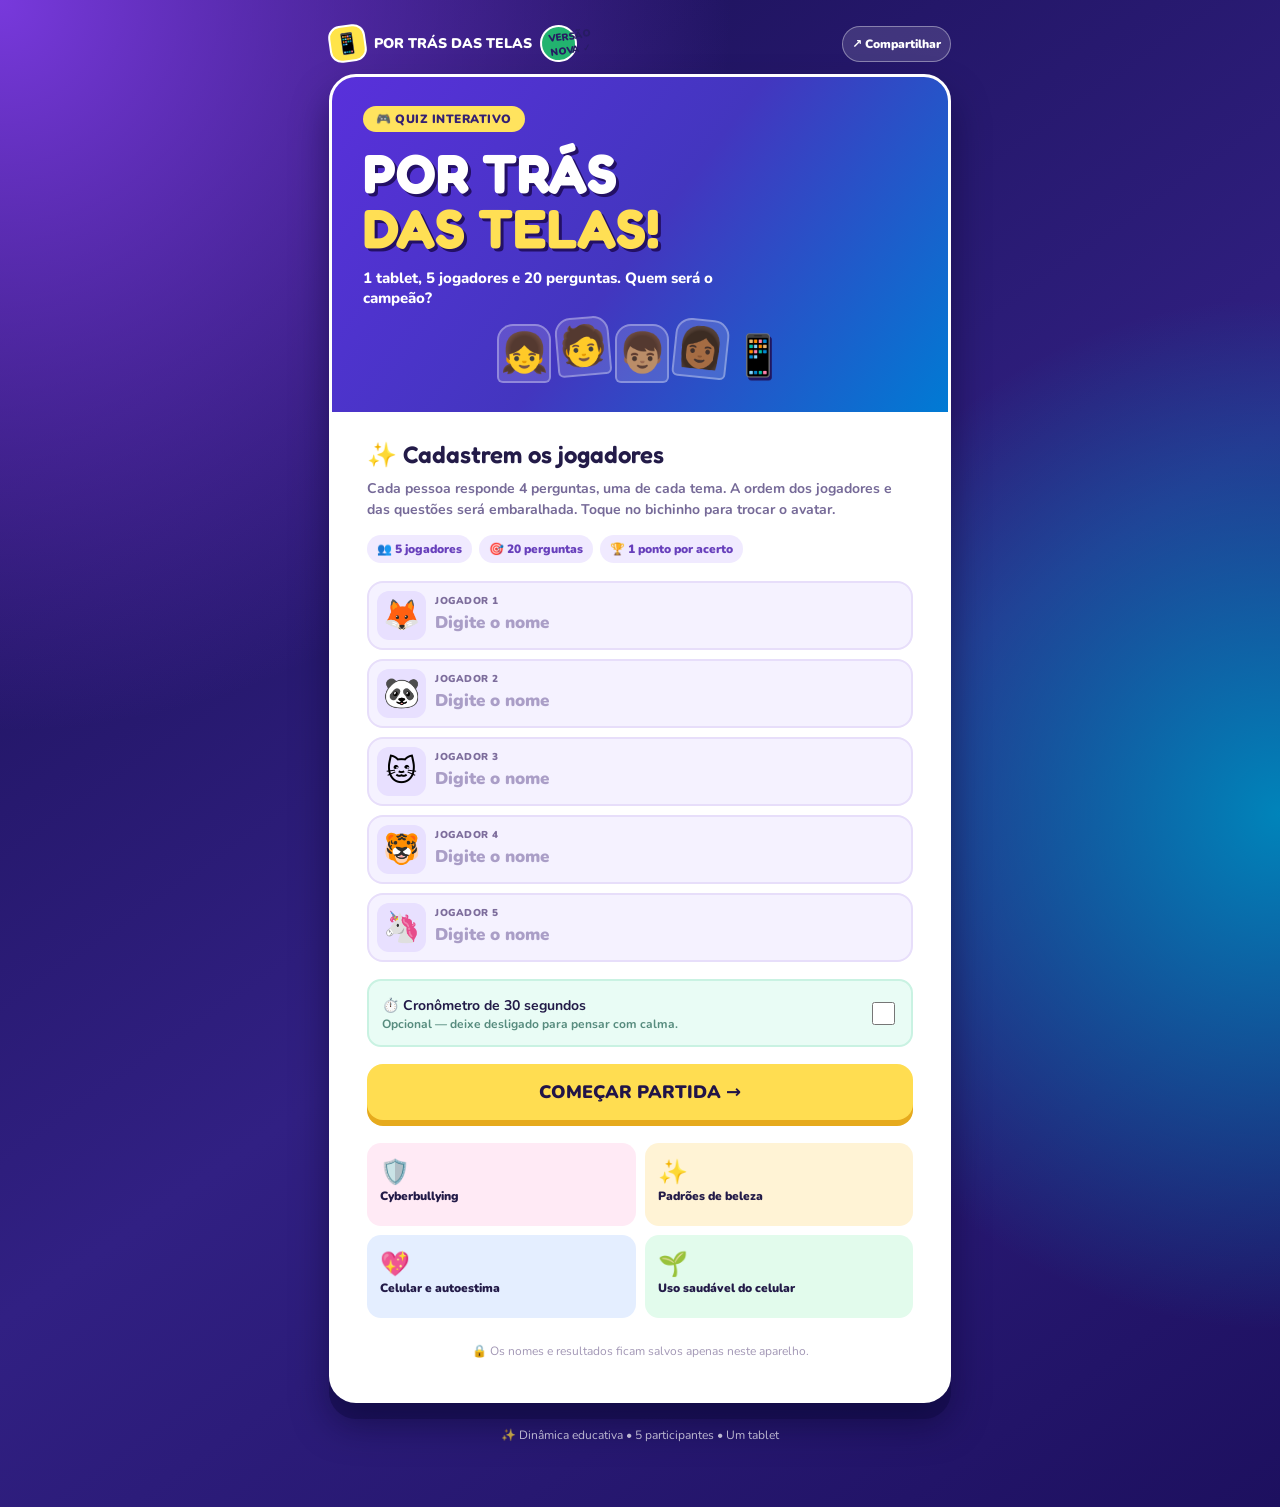
==== quiz-telas-atualizado/index.html @ b94f103b "Publicar quiz atualizado em endereço novo sem cache antigo" ====
<!doctype html>
<html lang="pt-BR"><head><meta charset="utf-8"><meta name="viewport" content="width=device-width,initial-scale=1,viewport-fit=cover"><meta name="theme-color" content="#22115e"><meta name="description" content="Quiz Por Trás das Telas: cinco jogadores, um tablet, 20 perguntas e 4 temas."><title>Por Trás das Telas | Quiz</title>
<style>
@import url('https://fonts.googleapis.com/css2?family=Fredoka:wght@400;500;600;700&family=Nunito:wght@400;700;800;900&display=swap');
*{box-sizing:border-box}body{margin:0;font-family:Nunito,system-ui,sans-serif;background:radial-gradient(circle at 0 0,#7839dc,transparent 37%),radial-gradient(circle at 100% 54%,#0084ba,transparent 34%),linear-gradient(145deg,#170e4f,#312083 55%,#1d105f);min-height:100dvh;color:#231b48}button,input{font:inherit}button{cursor:pointer;-webkit-tap-highlight-color:transparent}button:focus-visible,input:focus-visible{outline:3px solid #ffd848;outline-offset:2px}.shell{max-width:650px;padding:15px 14px 40px;margin:auto}.mast{display:flex;align-items:center;justify-content:space-between;gap:8px;margin-bottom:12px;color:#fff;font-weight:900;font-size:14px}.mast .brand{display:flex;align-items:center;gap:8px}.brand span{background:#ffe449;color:#271c63;display:grid;place-items:center;border:2px solid white;border-radius:12px;width:37px;height:37px;font-size:20px;transform:rotate(-8deg)}.share{border:1px solid #ffffff60;color:white;background:#ffffff22;border-radius:99px;font-size:12px;font-weight:900;padding:9px}.card{background:white;border:3px solid #fff;border-radius:27px;box-shadow:0 16px 0 #0e083e6c,0 22px 35px #09052e80;overflow:hidden}.banner{background:linear-gradient(127deg,#5930db,#4336bf,#007bd4);padding:28px 21px 25px;color:#fff;position:relative;overflow:hidden}.ribbon{display:inline-block;background:#ffe35e;color:#342073;padding:5px 13px;font-size:12px;font-weight:900;border-radius:100px;text-transform:uppercase;letter-spacing:.5px}.banner h1{font:700 clamp(36px,9vw,55px)/1 Fredoka,sans-serif;margin:13px 0;text-shadow:3px 3px #231065}.banner h1 em{color:#ffdf54;font-style:normal}.banner p{font-size:15px;font-weight:800;max-width:350px;margin:0}.avatars{display:flex;justify-content:center;align-items:end;gap:5px;padding-top:16px}.person{font-size:39px;display:grid;place-items:center;width:54px;height:59px;background:#ffffff24;border:2px solid #ffffff50;border-radius:16px 16px 6px 6px}.person:nth-child(2){transform:translateY(-7px) rotate(-5deg)}.person:nth-child(4){transform:translateY(-5px) rotate(6deg)}.mascot{font-size:40px;animation:bob 2.1s ease-in-out infinite;filter:drop-shadow(2px 3px 0 #201661)}.body{padding:22px 19px}.body h2{font:600 24px Fredoka,sans-serif;margin:0 0 9px}.desc{font-size:14px;color:#766a98;font-weight:700;line-height:1.5;margin:0 0 15px}.chips{display:flex;gap:7px;flex-wrap:wrap;margin:14px 0 18px}.chips span{font-size:12px;background:#f0eaff;border-radius:99px;padding:6px 10px;color:#6840bc;font-weight:900}.line{background:#f5f2ff;border:2px solid #e7defa;border-radius:16px;display:flex;align-items:center;gap:9px;padding:8px;margin-bottom:9px}.avatarBtn{background:#e8e0ff;border:0;border-radius:12px;width:49px;height:49px;font-size:30px;flex:none}.line div{min-width:0;flex:1}.line label{display:block;font-size:10px;color:#7d6d9c;font-weight:900;letter-spacing:.5px;text-transform:uppercase}.line input{border:0;background:transparent;width:100%;color:#20164f;font-size:17px;font-weight:900;outline:0;padding:3px 0}.line input::placeholder{color:#aa9ec7}.checkrow{background:#e9fcf5;border:2px solid #c9f2e2;padding:13px;border-radius:14px;display:flex;align-items:center;justify-content:space-between;margin:17px 0}.checkrow b{font-size:14px}.checkrow small{display:block;color:#578c7e;font-weight:700;font-size:12px}.checkrow input{accent-color:#5841d4;width:23px;height:23px}.btn{border:0;border-radius:16px;background:#ffdd51;color:#211448;font-weight:900;font-size:18px;padding:16px;box-shadow:0 6px #e6aa1d;width:100%;display:block}.btn:active{transform:translateY(4px);box-shadow:0 2px #e6aa1d}.btn.secondary{background:#6543df;color:white;box-shadow:0 6px #3b2799}.btn.light{background:#f1edfb;color:#5f3bbf;box-shadow:none;font-size:14px}.btn:disabled{opacity:.48;cursor:not-allowed;box-shadow:none}.error{font-size:13px;color:#bd2558;font-weight:900;margin:9px 0}.topicgrid{display:grid;grid-template-columns:1fr 1fr;gap:9px;margin-top:23px}.topic{border-radius:14px;background:#ffeaf5;padding:13px;font-weight:900;font-size:12px;min-height:83px}.topic:nth-child(2){background:#fff3d5}.topic:nth-child(3){background:#e4eeff}.topic:nth-child(4){background:#e2fbec}.topic i{display:block;font-style:normal;font-size:24px}.note{font-size:12px;color:#a297b5;text-align:center;line-height:1.5;padding-top:12px}.outside{font-size:12px;text-align:center;color:#ffffffb3;padding:24px 0}.handoff{text-align:center;padding:30px 19px}.handoff .huge{font-size:84px;animation:bob 2s infinite}.handoff h2{font:700 39px/1.07 Fredoka,sans-serif;margin:13px 0;color:#281950}.handoff h2 strong{color:#7038df}.handoff p{font-weight:800;color:#726590;line-height:1.55;margin:13px 0 22px}.handoff .sub{font-size:12px;background:#f1eaff;padding:9px;border-radius:99px;color:#6133be;font-weight:900}.handoff .btn{margin-top:22px}.qbanner{background:linear-gradient(130deg,var(--color),#29247b);padding:19px;color:white}.qtop{display:flex;justify-content:space-between;align-items:center;font-weight:900;font-size:13px;margin-bottom:9px}.meter{background:#ffffff60;height:9px;border-radius:10px;overflow:hidden;margin-bottom:20px}.meter div{height:100%;background:#ffe05b;transition:width .3s}.qbanner .tag{font-size:12px;font-weight:900;border-radius:50px;background:#fff;color:var(--color);padding:7px 11px;display:inline-block}.qbanner h2{font:600 clamp(25px,6vw,33px)/1.17 Fredoka,sans-serif;margin:15px 0 5px}.timer{background:#ffffff35;border-radius:80px;padding:5px 9px}.timer.low{background:#f42f62}.option{display:flex;align-items:center;gap:11px;border:3px solid #ede9f8;border-radius:17px;background:#faf9ff;min-height:67px;width:100%;padding:10px;text-align:left;color:#2d2550;font-size:15px;font-weight:900;margin:10px 0}.option.on{border-color:#673fe5;background:#efebff}.key{width:44px;height:44px;border-radius:13px;display:grid;place-items:center;font:700 22px Fredoka,sans-serif;color:white;background:#ed4c80;flex:none}.option:nth-child(2) .key{background:#3a87e7}.option:nth-child(3) .key{background:#20b983}.option:nth-child(4) .key{background:#f0b426}.option.on .key{box-shadow:0 0 0 3px #372484}.helper{font-size:12px;color:#9289ad;font-weight:700;text-align:center}.resulttop{text-align:center;padding:28px 17px;color:white;background:linear-gradient(135deg,#5e35d6,#9e31d2,#d1429a)}.resulttop .cup{font-size:71px;animation:bob 2s infinite}.resulttop h1{font:700 34px Fredoka,sans-serif;margin:10px 0}.resulttop p{font-size:15px;font-weight:800;margin:0}.rank{display:flex;align-items:center;gap:10px;padding:11px;background:#f7f3ff;border:2px solid #e8ddf9;border-radius:15px;margin:10px 0}.rank.gold{background:#fffae4;border-color:#ffe083}.place{width:38px;text-align:center;font:600 20px Fredoka,sans-serif;color:#6d4cc4}.rank .face{font-size:29px}.rank .name{flex:1;font-weight:900;overflow-wrap:anywhere}.rank .score{background:white;padding:7px 10px;border-radius:10px;font:600 21px Fredoka,sans-serif}.rank .score small{font:900 10px Nunito,sans-serif;display:block;color:#8d82a5;text-align:center}.details{margin-top:26px}.details summary{background:#f2ecff;border-radius:12px;color:#643ab6;padding:14px;font-weight:900;cursor:pointer}.review{padding:13px 3px;border-bottom:1px solid #ede8f7;font-size:13px;line-height:1.5}.review b{display:block;margin-bottom:4px}.review strong{color:#15926a}.review .miss{color:#bd4269}.review p{color:#655b84;margin:5px 0 0}.buttons{display:grid;gap:12px;margin-top:22px}.toast{position:fixed;bottom:25px;left:50%;transform:translateX(-50%);border-radius:40px;color:white;background:#1d1547;padding:11px 17px;font-size:13px;font-weight:900;z-index:20;box-shadow:0 12px 30px #0005}.confetti{position:fixed;top:-50px;font-size:23px;animation:fall 3.5s linear forwards;z-index:40;pointer-events:none}@keyframes bob{0%,100%{transform:translateY(0)}50%{transform:translateY(-8px)}}@keyframes fall{to{transform:translateY(105vh) rotate(600deg);opacity:0}}@media (min-width:600px){.shell{padding-top:25px}.body{padding:28px 35px}.banner{padding:29px 31px}}@media(prefers-reduced-motion:reduce){*,*:after,*:before{animation:none!important;transition:none!important}}

.feedbackBanner{padding:23px 19px;text-align:center;color:white}
.feedbackBanner.yay{background:linear-gradient(135deg,#0b9262,#20bd78 70%,#69dc9f)}
.feedbackBanner.oops{background:linear-gradient(135deg,#c72750,#ef4864 70%,#ff8c8e)}
.feedbackBanner .feedbackIcon{font-size:64px;line-height:1.15}
.feedbackBanner h1{font-family:Fredoka,sans-serif;font-size:41px;line-height:1;margin:8px 0;text-shadow:2px 3px #0002}
.feedbackBanner p{font-weight:900;font-size:15px;margin:0}
.feedbackChoices{display:grid;gap:10px;margin:15px 0}
.feedbackChoices .option{cursor:default;min-height:56px;margin:0;border-width:3px}
.feedbackChoices .option.correctChoice{background:#dff9e9;border-color:#18aa68}
.feedbackChoices .option.wrongChoice{background:#ffebee;border-color:#e2485b}
.feedbackChoices .option.correctChoice .key{background:#18aa68}
.feedbackChoices .option.wrongChoice .key{background:#e2485b}
.choiceMark{font-size:20px;margin-left:auto}
.feedbackExplain{background:#f2eeff;border-radius:16px;padding:15px;margin:18px 0;color:#362567}
.feedbackExplain strong{font-family:Fredoka,sans-serif;font-size:20px}
.feedbackExplain p{font-size:15px;line-height:1.5;font-weight:800;margin:8px 0 0}
</style></head><body><main id="root" class="shell"></main>
<script>
(()=>{"use strict";
const D=[
["🛡️","Cyberbullying","#d4377c",[
["Qual situação é um exemplo de cyberbullying?",["Dar parabéns pelo aniversário","Humilhar alguém repetidamente num grupo de mensagens","Mandar um trabalho da escola","Conversar sobre um filme"],1,"Humilhação ou intimidação por meios digitais pode ser cyberbullying."],
["Alguém compartilha uma montagem para ridicularizar um colega. O melhor é:",["Repostar para todo mundo","Responder com xingamentos","Não espalhar, apoiar a vítima e avisar um adulto","Curtir a publicação"],2,"Não compartilhe a agressão. Apoie a pessoa e procure ajuda de um adulto ou da escola."],
["Por que ofensas pela internet podem machucar?",["Porque podem circular e afetar as emoções reais da pessoa","Porque não atingem ninguém de verdade","Porque sempre desaparecem imediatamente","Porque todo mundo acha engraçado"],0,"O sofrimento de quem recebe ofensas é real, mesmo quando ocorre on-line."],
["Uma pessoa recebe mensagens agressivas repetidas. O que pode ajudá-la?",["Revidar humilhando a outra pessoa","Guardar evidências, denunciar e procurar apoio","Criar um perfil falso para se vingar","Divulgar os ataques para mais gente"],1,"Guardar provas, bloquear ou denunciar e conversar com adultos de confiança pode ajudar."],
["Curtir um comentário que humilha alguém pode:",["Ajudar a pessoa humilhada","Não ter nenhum efeito","Reforçar a agressão","Apagar a postagem"],2,"Reações e compartilhamentos podem incentivar quem agride e aumentar a exposição."]]],
["✨","Padrões de beleza","#c69c1a",[
["Por que algumas fotos nas redes parecem perfeitas?",["Porque mostram todos os momentos da vida","Porque podem ter filtros, edição e iluminação planejada","Porque ninguém usa edição","Porque existe um único tipo de beleza"],1,"Muitas imagens são cuidadosamente selecionadas ou alteradas antes de serem postadas."],
["Ver sempre um único tipo de corpo como 'ideal' pode:",["Ensinar que todos são iguais","Aumentar comparações e inseguranças","Melhorar automaticamente a saúde","Fazer as diferenças desaparecerem"],1,"A repetição de padrões irreais pode influenciar a forma como nos vemos."],
["Qual afirmação sobre beleza faz mais sentido?",["Todas as pessoas precisam parecer iguais","Só influenciadores definem beleza","A beleza é diversa; não existe um único padrão","A beleza depende de seguidores"],2,"Os padrões mudam com o tempo e a cultura. Não existe uma definição única."],
["Uma pessoa se compara com fotos muito editadas. O que seria mais saudável?",["Criticar a própria aparência ainda mais","Imitar tudo que vê","Lembrar das edições e valorizar suas características","Deixar de conviver com amigos"],2,"Fotos editadas não são medidas justas de valor ou aparência."],
["Acompanhar criadores com diferentes estilos e corpos pode ajudar a:",["Respeitar a diversidade","Criar uma regra de beleza","Excluir quem é diferente","Fazer todas as pessoas se vestirem igual"],0,"Ver diversidade amplia referências e ajuda a questionar padrões estreitos."]]],
["💖","Celular e autoestima","#4664e5",[
["O que é autoestima?",["O número de seguidores","Como a pessoa se percebe e se valoriza","O modelo do telefone","O total de curtidas"],1,"Autoestima é como percebemos e valorizamos a nós mesmos."],
["Se uma foto recebe poucas curtidas, isso significa que:",["A pessoa vale menos","A foto deve ser apagada","Curtidas não definem o valor de ninguém","A pessoa não tem amigos"],2,"Curtidas são reações numa plataforma, não uma medida de valor pessoal."],
["Por que parece que todos vivem melhor nas redes?",["Porque ninguém tem problemas","Porque vemos momentos selecionados da vida dos outros","Porque todas as postagens mostram a rotina inteira","Porque ninguém edita o que publica"],1,"Em geral, vemos recortes e destaques, não a vida completa das pessoas."],
["Se um perfil te deixa mal com frequência, você pode:",["Continuar seguindo por obrigação","Comparar-se ainda mais","Silenciar ou deixar de seguir e buscar apoio se preciso","Copiar todas as fotos"],2,"Você pode controlar parte do que acompanha e conversar com alguém de confiança."],
["Qual é um sinal de que o celular está afetando seu bem-estar?",["Usá-lo para aprender","Falar com amigos e depois descansar","Perder sono e se sentir mal após se comparar constantemente","Tirar uma foto em um passeio"],2,"Conteúdos e hábitos podem prejudicar quando interferem no humor, sono ou rotina."]]],
["🌱","Uso saudável do celular","#159f79",[
["Usar o celular de forma saudável é:",["Ficar na internet a madrugada toda","Equilibrar tela, estudos, sono e convivência","Responder toda mensagem imediatamente","Abandonar atividades presenciais"],1,"Equilíbrio significa reservar tempo também para descansar, estudar e conviver."],
["Qual hábito pode ajudar a dormir melhor?",["Aumentar o brilho do celular","Passar a noite rolando vídeos","Reduzir o uso do celular antes de dormir","Deixar notificações ligadas toda a noite"],2,"Menos estímulo de telas à noite pode contribuir para uma boa rotina de sono."],
["Silenciar notificações durante uma atividade pode:",["Reduzir distrações e ajudar na concentração","Apagar todas as mensagens","Acabar com suas amizades","Desligar permanentemente o aparelho"],0,"Você pode escolher horários de foco e manter exceções importantes."],
["Você percebe que passa horas rolando vídeos. Qual atitude pode ajudar?",["Abrir mais aplicativos","Ignorar as tarefas","Definir pausas e limites de uso","Usar o celular até adormecer"],2,"Definir horários e criar pausas ajuda a usar as telas com intenção."],
["O celular é uma ferramenta positiva quando:",["Substitui todos os amigos","Ajuda a aprender, criar e conversar com equilíbrio","Sempre atrapalha o sono","É a única diversão permitida"],1,"A tecnologia pode aproximar, informar e divertir, dependendo de como é usada."]]]
];
const AN=["🦊","🐼","🐱","🐯","🦄","🐧","🐸","🦁","🐻","🐙","🦋","🐰"];
const KEY="telas_quiz_tablet_v3_feedback",root=document.getElementById("root");let s=null,icons=[0,1,2,3,4],tickId=null;
const clean=t=>String(t).replace(/[&<>"']/g,c=>({"&":"&amp;","<":"&lt;",">":"&gt;",'"':"&quot;","'":"&#39;"}[c]));
const mix=a=>{const b=[...a];for(let i=b.length-1;i>0;i--){const j=Math.floor(Math.random()*(i+1));[b[i],b[j]]=[b[j],b[i]]}return b};
function persist(){try{localStorage.setItem(KEY,JSON.stringify(s))}catch(e){}}
function stop(){if(tickId){clearInterval(tickId);tickId=null}}
function wrapper(main){root.innerHTML='<div class="mast"><div class="brand"><span>📱</span> POR TRÁS DAS TELAS <span style="font-size:10px;background:#22b36f;padding:4px 7px;border-radius:100px">VERSÃO NOVA ✓</span></div><button class="share" data-action="share">↗ Compartilhar</button></div><section class="card">'+main+'</section><div class="outside">✨ Dinâmica educativa • 5 participantes • Um tablet</div>'}
function setup(){
let f='';for(let i=0;i<5;i++)f+='<div class="line"><button class="avatarBtn" data-action="icon" data-i="'+i+'" aria-label="Trocar avatar">'+AN[icons[i]]+'</button><div><label for="j'+i+'">Jogador '+(i+1)+'</label><input id="j'+i+'" placeholder="Digite o nome" maxlength="20" autocomplete="off"></div></div>';
wrapper('<div class="banner"><span class="ribbon">🎮 QUIZ INTERATIVO</span><h1>POR TRÁS<br><em>DAS TELAS!</em></h1><p>1 tablet, 5 jogadores e 20 perguntas. Quem será o campeão?</p><div class="avatars"><span class="person">👧</span><span class="person">🧑</span><span class="person">👦🏽</span><span class="person">👩🏾</span><span class="mascot">📱</span></div></div><div class="body"><h2>✨ Cadastrem os jogadores</h2><p class="desc">Cada pessoa responde <b>4 perguntas</b>, uma de cada tema. A ordem dos jogadores e das questões será embaralhada. Toque no bichinho para trocar o avatar.</p><div class="chips"><span>👥 5 jogadores</span><span>🎯 20 perguntas</span><span>🏆 1 ponto por acerto</span></div>'+f+'<div class="checkrow"><div><b>⏱️ Cronômetro de 30 segundos</b><small>Opcional — deixe desligado para pensar com calma.</small></div><input type="checkbox" id="timerOn"></div><div id="error" class="error"></div><button data-action="start" class="btn">COMEÇAR PARTIDA →</button><div class="topicgrid"><div class="topic"><i>🛡️</i>Cyberbullying</div><div class="topic"><i>✨</i>Padrões de beleza</div><div class="topic"><i>💖</i>Celular e autoestima</div><div class="topic"><i>🌱</i>Uso saudável do celular</div></div><p class="note">🔒 Os nomes e resultados ficam salvos apenas neste aparelho.</p></div>')
}
function start(){
let names=Array.from(root.querySelectorAll(".line input")).map(e=>e.value.trim().replace(/\s+/g," "));
if(names.some(n=>!n)){root.querySelector("#error").textContent="Preencha os cinco nomes.";return}
if(new Set(names.map(n=>n.toLowerCase())).size!==5){root.querySelector("#error").textContent="Use nomes diferentes.";return}
newGame(names.map((n,i)=>({name:n,avatar:AN[icons[i]],score:0})),root.querySelector("#timerOn").checked)
}
function newGame(players,timer){
const bank=D.map(()=>mix([0,1,2,3,4])),offset=mix([0,1,2,3]),playersInSeats=mix([0,1,2,3,4]);let turns=[];
for(let r=0;r<4;r++)for(let seat of mix([0,1,2,3,4])){let t=offset[(seat+r)%4];turns.push({player:playersInSeats[seat],topic:t,index:bank[t].pop(),round:r+1})}
s={version:2,phase:"pass",players,turns,position:0,picked:null,results:[],timer,deadline:null};persist();render();window.scrollTo(0,0)
}
function pass(){
const turn=s.turns[s.position],p=s.players[turn.player],t=D[turn.topic];
wrapper('<div class="banner"><span class="ribbon">RODADA '+turn.round+' / 4</span><h1>É HORA DE<br><em>PASSAR O TABLET!</em></h1><p>PERGUNTA '+(s.position+1)+' DE 20</p></div><div class="handoff"><div class="huge">'+clean(p.avatar)+'</div><h2>Agora é a vez de<br><strong>'+clean(p.name)+'!</strong></h2><p>Entregue o tablet para <b>'+clean(p.name)+'</b>.<br>Quando estiver pronto(a), toque para abrir a próxima pergunta.</p><div class="sub">'+t[0]+' Tema da vez: '+clean(t[1])+'</div><button class="btn" data-action="ready">ESTOU PRONTO(A) →</button><p class="note">Não revelaremos as respostas corretas até o final do jogo.</p></div>')
}
function question(){
const turn=s.turns[s.position],t=D[turn.topic],p=s.players[turn.player],q=t[3][turn.index];let opts="";
q[1].forEach((o,i)=>{opts+='<button class="option'+(s.picked===i?' on':'')+'" data-action="pick" data-i="'+i+'" aria-pressed="'+(s.picked===i)+'"><span class="key">'+("ABCD"[i])+'</span>'+clean(o)+'</button>'});
wrapper('<div class="qbanner" style="--color:'+t[2]+'"><div class="qtop"><span>'+clean(p.avatar)+' '+clean(p.name)+'</span><span class="timer" id="counter">'+(s.timer?'⏱ 30s':'Sem tempo limite')+'</span></div><div class="qtop"><span>QUESTÃO '+(s.position+1)+' DE 20</span><span>RODADA '+turn.round+' DE 4</span></div><div class="meter"><div style="width:'+(s.position/20*100)+'%"></div></div><span class="tag">'+t[0]+' '+clean(t[1])+'</span><h2>'+clean(q[0])+'</h2></div><div class="body"><h2>Escolha sua resposta</h2>'+opts+'<button class="btn" data-action="next" id="next" '+(s.picked===null?'disabled':'')+'>CONFIRMAR RESPOSTA ✓</button><p class="helper">💡 Depois de responder, descubra na hora se acertou e leia a explicação.</p></div>');
if(s.timer)clock()
}
function clock(){stop();if(!s.deadline){s.deadline=Date.now()+30000;persist()}function t(){if(s.phase!=="question"){stop();return}let rem=Math.max(0,Math.ceil((s.deadline-Date.now())/1000));let e=root.querySelector("#counter");if(e){e.textContent="⏱ "+rem+"s";e.classList.toggle("low",rem<=10)}if(rem===0)next(true)}t();tickId=setInterval(t,350)}
function next(timeout){
if(s.phase!=="question"||(!timeout&&s.picked===null))return;
stop();
const turn=s.turns[s.position],q=D[turn.topic][3][turn.index],correct=s.picked===q[2];
s.results.push({player:turn.player,topic:turn.topic,index:turn.index,selected:s.picked,correct});
if(correct)s.players[turn.player].score++;
s.feedback={player:turn.player,topic:turn.topic,index:turn.index,selected:s.picked,correct};
s.deadline=null;s.phase="feedback";persist();render();window.scrollTo(0,0);
}
function feedback(){
const a=s.feedback,t=D[a.topic],q=t[3][a.index],p=s.players[a.player];
const opts=q[1].map((label,i)=>'<div class="option '+(i===q[2]?'correctChoice':(i===a.selected?'wrongChoice':''))+'" role="listitem"><span class="key">'+("ABCD"[i])+'</span><span>'+clean(label)+'</span>'+(i===q[2]?'<b class="choiceMark">✓</b>':i===a.selected?'<b class="choiceMark">✕</b>':'')+'</div>').join("");
wrapper('<div class="feedbackBanner '+(a.correct?'yay':'oops')+'"><div class="feedbackIcon">'+(a.correct?'✅':'❌')+'</div><h1>'+(a.correct?'ACERTOU!':'ERROU!')+'</h1><p>'+(a.correct?'Muito bem! Você ganhou 1 ponto.':'Não foi dessa vez! Confira a resposta e entenda por quê.')+'</p></div><div class="body"><div class="qtop"><span>'+clean(p.avatar)+' '+clean(p.name)+'</span><span>'+t[0]+' '+clean(t[1])+'</span></div><h2>'+clean(q[0])+'</h2><div class="feedbackChoices" role="list">'+opts+'</div><div class="feedbackExplain"><strong>💡 Explicação</strong><p>'+clean(q[3])+'</p></div><button class="btn" data-action="advance">'+(s.position===19?'🏆 VER RESULTADO FINAL':'PRÓXIMA PERGUNTA →')+'</button><p class="helper">Passe o tablet somente quando chegar a tela do próximo jogador.</p></div>');
}
function advance(){
if(s.phase!=="feedback")return;
s.position++;s.picked=null;s.deadline=null;s.feedback=null;
s.phase=s.position===20?"result":"pass";
persist();render();window.scrollTo(0,0);
if(s.phase==="result")confetti();
}
function results(){
const ranks=s.players.map((p,i)=>({...p,i})).sort((a,b)=>b.score-a.score),best=ranks[0].score,winners=ranks.filter(p=>p.score===best);
let h='<div class="resulttop"><div class="cup">🏆</div><h1>'+(winners.length>1?'TEMOS UM EMPATE!':'TEMOS UM CAMPEÃO!')+'</h1><p>'+(winners.length>1?winners.map(p=>clean(p.name)).join(" e ")+" acertaram "+best+" de 4!":clean(winners[0].name)+" venceu com "+best+" de 4 acertos!")+'</p></div><div class="body"><h2>Ranking final</h2><p class="desc">Cada jogador recebeu uma pergunta de cada tema. Veja os resultados!</p>';
let last=-1,rank=0;
ranks.forEach((p,i)=>{if(p.score!==last){rank=i+1;last=p.score}h+='<div class="rank'+(p.score===best?' gold':'')+'"><span class="place">'+(rank===1?'🥇':rank===2?'🥈':rank===3?'🥉':rank+'º')+'</span><span class="face">'+clean(p.avatar)+'</span><span class="name">'+clean(p.name)+'</span><span class="score">'+p.score+'/4<small>ACERTOS</small></span></div>'});
h+='<details class="details"><summary>📚 Ver gabarito comentado (20 perguntas)</summary>';
D.forEach((topic,ti)=>{h+='<h3 style="color:'+topic[2]+';margin:18px 0 0">'+topic[0]+' '+clean(topic[1])+'</h3>';s.results.filter(a=>a.topic===ti).forEach(a=>{const q=topic[3][a.index],p=s.players[a.player];h+='<div class="review"><b>'+clean(p.avatar)+' '+clean(p.name)+' — '+clean(q[0])+'</b><strong class="'+(a.correct?'':'miss')+'">'+(a.correct?'✓ Acertou':'✗ Errou')+' • Correta: '+("ABCD"[q[2]])+') '+clean(q[1][q[2]])+'</strong><p>'+clean(q[3])+'</p></div>'})});
h+='</details><div class="buttons"><button class="btn" data-action="again">🔀 JOGAR DE NOVO</button><button class="btn light" data-action="reset">👥 TROCAR JOGADORES</button><button class="btn secondary" data-action="share">↗ COMPARTILHAR O LINK</button></div><p class="note">Cada nova partida embaralha perguntas e turnos. Os dados ficam salvos somente neste tablet.</p></div>';wrapper(h)
}
function confetti(){if(matchMedia("(prefers-reduced-motion: reduce)").matches)return;for(let i=0;i<24;i++){const e=document.createElement("span");e.className="confetti";e.textContent=["✨","⭐","💛","🎉","💜"][i%5];e.style.left=Math.random()*100+"vw";e.style.animationDelay=Math.random()*1.3+"s";document.body.appendChild(e);setTimeout(()=>e.remove(),5000)}}
function toast(msg){const d=document.createElement("div");d.className="toast";d.textContent=msg;document.body.appendChild(d);setTimeout(()=>d.remove(),2400)}
async function share(){const url=location.origin+location.pathname;try{if(navigator.share)await navigator.share({title:"Quiz Por Trás das Telas",text:"Jogue o quiz sobre redes sociais e autoestima!",url});else if(navigator.clipboard){await navigator.clipboard.writeText(url);toast("Link copiado! 📋")}else toast("Copie o endereço na barra do navegador.")}catch(e){}}
function render(){stop();if(!s){setup();return}if(s.phase==="pass")pass();else if(s.phase==="question")question();else if(s.phase==="feedback")feedback();else if(s.phase==="result")results()}
root.addEventListener("click",e=>{const b=e.target.closest("[data-action]");if(!b)return;const a=b.dataset.action;if(a==="icon"){let i=+b.dataset.i;icons[i]=(icons[i]+1)%AN.length;b.textContent=AN[icons[i]]}else if(a==="start")start();else if(a==="ready"){s.phase="question";s.deadline=null;s.picked=null;persist();render()}else if(a==="pick"&&s.phase==="question"){s.picked=+b.dataset.i;persist();render()}else if(a==="next")next(false);else if(a==="advance")advance();else if(a==="again"){newGame(s.players.map(p=>({...p,score:0})),s.timer)}else if(a==="reset"){stop();s=null;localStorage.removeItem(KEY);setup()}else if(a==="share")share()});
try{let old=JSON.parse(localStorage.getItem(KEY)||"null");if(old&&old.version===2&&old.players?.length===5&&old.turns?.length===20&&old.position>=0&&old.position<=20&&["pass","question","feedback","result"].includes(old.phase))s=old}catch(e){}render();
})();
</script></body></html>
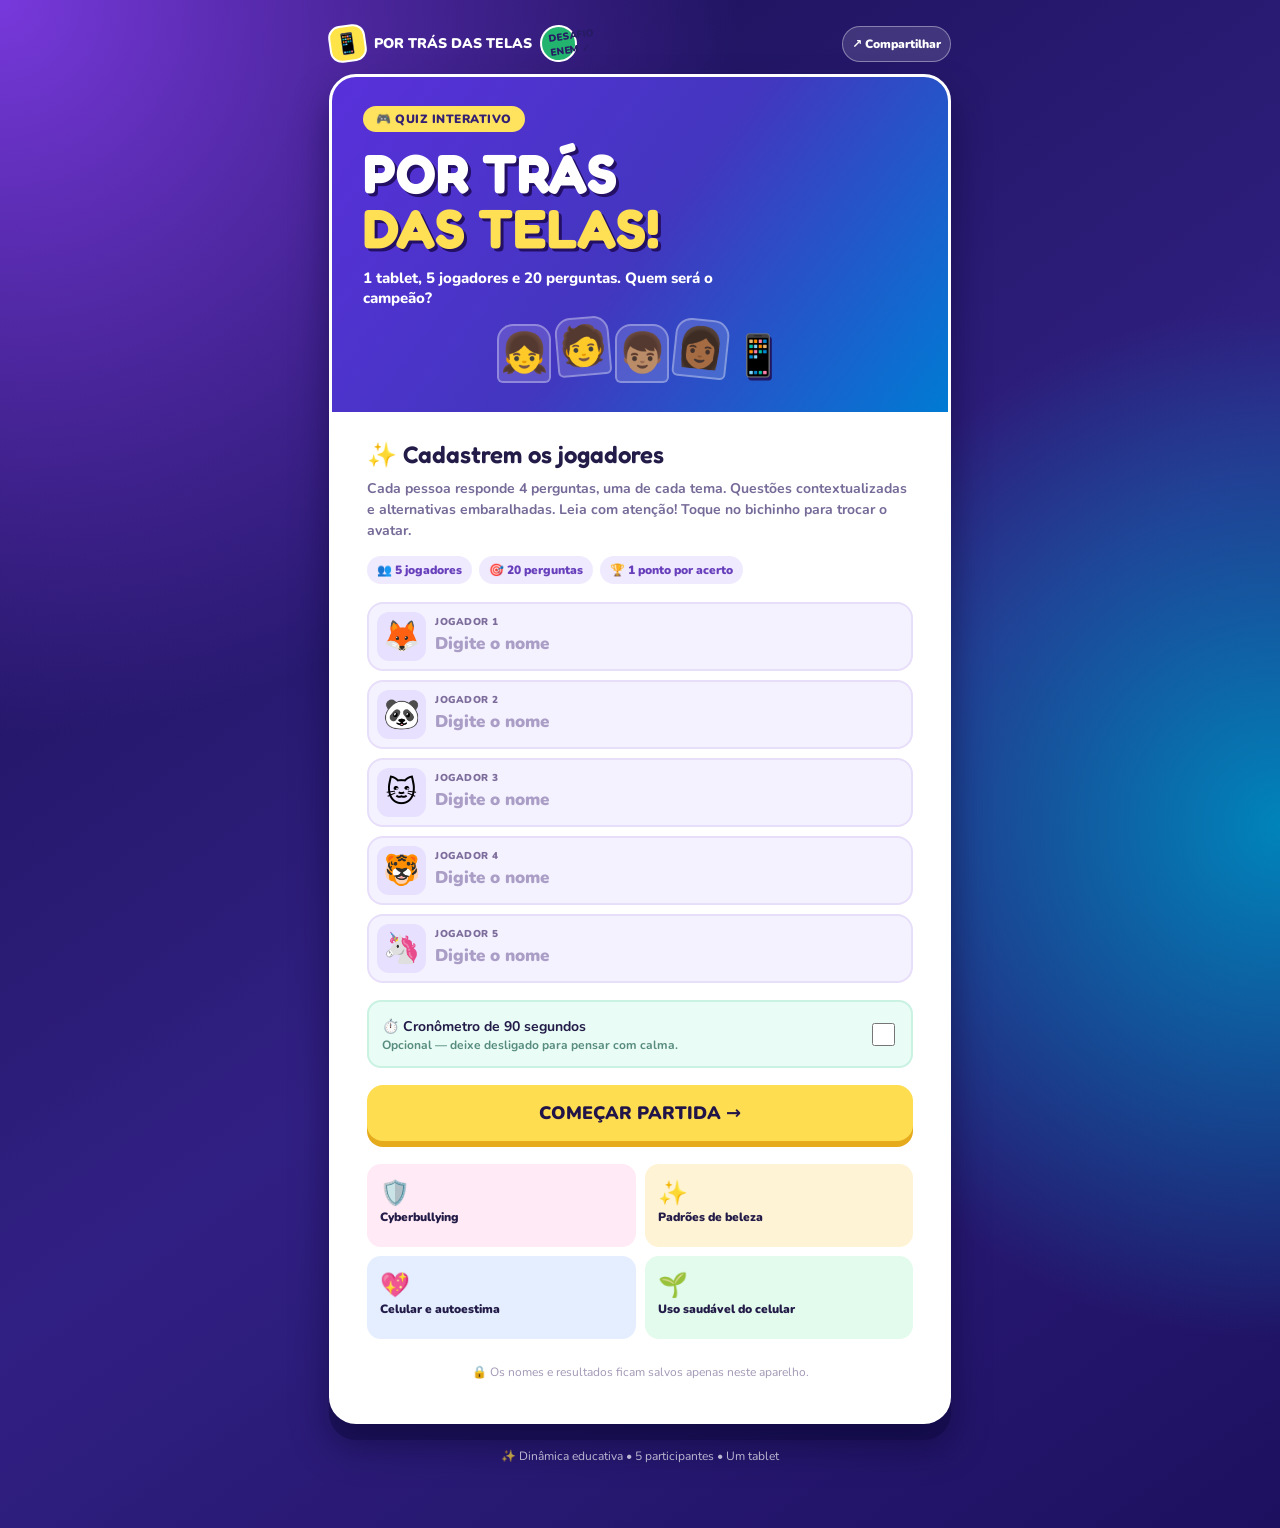
==== commit bf36040c: "Concluir quiz estilo ENEM com alternativas aleatórias e explicação imediata" ====
--- a/quiz-telas-atualizado/index.html
+++ b/quiz-telas-atualizado/index.html
@@ -1,5 +1,5 @@
 <!doctype html>
-<html lang="pt-BR"><head><meta charset="utf-8"><meta name="viewport" content="width=device-width,initial-scale=1,viewport-fit=cover"><meta name="theme-color" content="#22115e"><meta name="description" content="Quiz Por Trás das Telas: cinco jogadores, um tablet, 20 perguntas e 4 temas."><title>Por Trás das Telas | Quiz</title>
+<html lang="pt-BR"><head><meta charset="utf-8"><meta name="viewport" content="width=device-width,initial-scale=1,viewport-fit=cover"><meta name="theme-color" content="#22115e"><meta name="description" content="Quiz Por Trás das Telas: cinco jogadores, um tablet, 20 perguntas e 4 temas."><title>Por Trás das Telas • Desafio estilo ENEM</title>
 <style>
 @import url('https://fonts.googleapis.com/css2?family=Fredoka:wght@400;500;600;700&family=Nunito:wght@400;700;800;900&display=swap');
 *{box-sizing:border-box}body{margin:0;font-family:Nunito,system-ui,sans-serif;background:radial-gradient(circle at 0 0,#7839dc,transparent 37%),radial-gradient(circle at 100% 54%,#0084ba,transparent 34%),linear-gradient(145deg,#170e4f,#312083 55%,#1d105f);min-height:100dvh;color:#231b48}button,input{font:inherit}button{cursor:pointer;-webkit-tap-highlight-color:transparent}button:focus-visible,input:focus-visible{outline:3px solid #ffd848;outline-offset:2px}.shell{max-width:650px;padding:15px 14px 40px;margin:auto}.mast{display:flex;align-items:center;justify-content:space-between;gap:8px;margin-bottom:12px;color:#fff;font-weight:900;font-size:14px}.mast .brand{display:flex;align-items:center;gap:8px}.brand span{background:#ffe449;color:#271c63;display:grid;place-items:center;border:2px solid white;border-radius:12px;width:37px;height:37px;font-size:20px;transform:rotate(-8deg)}.share{border:1px solid #ffffff60;color:white;background:#ffffff22;border-radius:99px;font-size:12px;font-weight:900;padding:9px}.card{background:white;border:3px solid #fff;border-radius:27px;box-shadow:0 16px 0 #0e083e6c,0 22px 35px #09052e80;overflow:hidden}.banner{background:linear-gradient(127deg,#5930db,#4336bf,#007bd4);padding:28px 21px 25px;color:#fff;position:relative;overflow:hidden}.ribbon{display:inline-block;background:#ffe35e;color:#342073;padding:5px 13px;font-size:12px;font-weight:900;border-radius:100px;text-transform:uppercase;letter-spacing:.5px}.banner h1{font:700 clamp(36px,9vw,55px)/1 Fredoka,sans-serif;margin:13px 0;text-shadow:3px 3px #231065}.banner h1 em{color:#ffdf54;font-style:normal}.banner p{font-size:15px;font-weight:800;max-width:350px;margin:0}.avatars{display:flex;justify-content:center;align-items:end;gap:5px;padding-top:16px}.person{font-size:39px;display:grid;place-items:center;width:54px;height:59px;background:#ffffff24;border:2px solid #ffffff50;border-radius:16px 16px 6px 6px}.person:nth-child(2){transform:translateY(-7px) rotate(-5deg)}.person:nth-child(4){transform:translateY(-5px) rotate(6deg)}.mascot{font-size:40px;animation:bob 2.1s ease-in-out infinite;filter:drop-shadow(2px 3px 0 #201661)}.body{padding:22px 19px}.body h2{font:600 24px Fredoka,sans-serif;margin:0 0 9px}.desc{font-size:14px;color:#766a98;font-weight:700;line-height:1.5;margin:0 0 15px}.chips{display:flex;gap:7px;flex-wrap:wrap;margin:14px 0 18px}.chips span{font-size:12px;background:#f0eaff;border-radius:99px;padding:6px 10px;color:#6840bc;font-weight:900}.line{background:#f5f2ff;border:2px solid #e7defa;border-radius:16px;display:flex;align-items:center;gap:9px;padding:8px;margin-bottom:9px}.avatarBtn{background:#e8e0ff;border:0;border-radius:12px;width:49px;height:49px;font-size:30px;flex:none}.line div{min-width:0;flex:1}.line label{display:block;font-size:10px;color:#7d6d9c;font-weight:900;letter-spacing:.5px;text-transform:uppercase}.line input{border:0;background:transparent;width:100%;color:#20164f;font-size:17px;font-weight:900;outline:0;padding:3px 0}.line input::placeholder{color:#aa9ec7}.checkrow{background:#e9fcf5;border:2px solid #c9f2e2;padding:13px;border-radius:14px;display:flex;align-items:center;justify-content:space-between;margin:17px 0}.checkrow b{font-size:14px}.checkrow small{display:block;color:#578c7e;font-weight:700;font-size:12px}.checkrow input{accent-color:#5841d4;width:23px;height:23px}.btn{border:0;border-radius:16px;background:#ffdd51;color:#211448;font-weight:900;font-size:18px;padding:16px;box-shadow:0 6px #e6aa1d;width:100%;display:block}.btn:active{transform:translateY(4px);box-shadow:0 2px #e6aa1d}.btn.secondary{background:#6543df;color:white;box-shadow:0 6px #3b2799}.btn.light{background:#f1edfb;color:#5f3bbf;box-shadow:none;font-size:14px}.btn:disabled{opacity:.48;cursor:not-allowed;box-shadow:none}.error{font-size:13px;color:#bd2558;font-weight:900;margin:9px 0}.topicgrid{display:grid;grid-template-columns:1fr 1fr;gap:9px;margin-top:23px}.topic{border-radius:14px;background:#ffeaf5;padding:13px;font-weight:900;font-size:12px;min-height:83px}.topic:nth-child(2){background:#fff3d5}.topic:nth-child(3){background:#e4eeff}.topic:nth-child(4){background:#e2fbec}.topic i{display:block;font-style:normal;font-size:24px}.note{font-size:12px;color:#a297b5;text-align:center;line-height:1.5;padding-top:12px}.outside{font-size:12px;text-align:center;color:#ffffffb3;padding:24px 0}.handoff{text-align:center;padding:30px 19px}.handoff .huge{font-size:84px;animation:bob 2s infinite}.handoff h2{font:700 39px/1.07 Fredoka,sans-serif;margin:13px 0;color:#281950}.handoff h2 strong{color:#7038df}.handoff p{font-weight:800;color:#726590;line-height:1.55;margin:13px 0 22px}.handoff .sub{font-size:12px;background:#f1eaff;padding:9px;border-radius:99px;color:#6133be;font-weight:900}.handoff .btn{margin-top:22px}.qbanner{background:linear-gradient(130deg,var(--color),#29247b);padding:19px;color:white}.qtop{display:flex;justify-content:space-between;align-items:center;font-weight:900;font-size:13px;margin-bottom:9px}.meter{background:#ffffff60;height:9px;border-radius:10px;overflow:hidden;margin-bottom:20px}.meter div{height:100%;background:#ffe05b;transition:width .3s}.qbanner .tag{font-size:12px;font-weight:900;border-radius:50px;background:#fff;color:var(--color);padding:7px 11px;display:inline-block}.qbanner h2{font:600 clamp(25px,6vw,33px)/1.17 Fredoka,sans-serif;margin:15px 0 5px}.timer{background:#ffffff35;border-radius:80px;padding:5px 9px}.timer.low{background:#f42f62}.option{display:flex;align-items:center;gap:11px;border:3px solid #ede9f8;border-radius:17px;background:#faf9ff;min-height:67px;width:100%;padding:10px;text-align:left;color:#2d2550;font-size:15px;font-weight:900;margin:10px 0}.option.on{border-color:#673fe5;background:#efebff}.key{width:44px;height:44px;border-radius:13px;display:grid;place-items:center;font:700 22px Fredoka,sans-serif;color:white;background:#ed4c80;flex:none}.option:nth-child(2) .key{background:#3a87e7}.option:nth-child(3) .key{background:#20b983}.option:nth-child(4) .key{background:#f0b426}.option.on .key{box-shadow:0 0 0 3px #372484}.helper{font-size:12px;color:#9289ad;font-weight:700;text-align:center}.resulttop{text-align:center;padding:28px 17px;color:white;background:linear-gradient(135deg,#5e35d6,#9e31d2,#d1429a)}.resulttop .cup{font-size:71px;animation:bob 2s infinite}.resulttop h1{font:700 34px Fredoka,sans-serif;margin:10px 0}.resulttop p{font-size:15px;font-weight:800;margin:0}.rank{display:flex;align-items:center;gap:10px;padding:11px;background:#f7f3ff;border:2px solid #e8ddf9;border-radius:15px;margin:10px 0}.rank.gold{background:#fffae4;border-color:#ffe083}.place{width:38px;text-align:center;font:600 20px Fredoka,sans-serif;color:#6d4cc4}.rank .face{font-size:29px}.rank .name{flex:1;font-weight:900;overflow-wrap:anywhere}.rank .score{background:white;padding:7px 10px;border-radius:10px;font:600 21px Fredoka,sans-serif}.rank .score small{font:900 10px Nunito,sans-serif;display:block;color:#8d82a5;text-align:center}.details{margin-top:26px}.details summary{background:#f2ecff;border-radius:12px;color:#643ab6;padding:14px;font-weight:900;cursor:pointer}.review{padding:13px 3px;border-bottom:1px solid #ede8f7;font-size:13px;line-height:1.5}.review b{display:block;margin-bottom:4px}.review strong{color:#15926a}.review .miss{color:#bd4269}.review p{color:#655b84;margin:5px 0 0}.buttons{display:grid;gap:12px;margin-top:22px}.toast{position:fixed;bottom:25px;left:50%;transform:translateX(-50%);border-radius:40px;color:white;background:#1d1547;padding:11px 17px;font-size:13px;font-weight:900;z-index:20;box-shadow:0 12px 30px #0005}.confetti{position:fixed;top:-50px;font-size:23px;animation:fall 3.5s linear forwards;z-index:40;pointer-events:none}@keyframes bob{0%,100%{transform:translateY(0)}50%{transform:translateY(-8px)}}@keyframes fall{to{transform:translateY(105vh) rotate(600deg);opacity:0}}@media (min-width:600px){.shell{padding-top:25px}.body{padding:28px 35px}.banner{padding:29px 31px}}@media(prefers-reduced-motion:reduce){*,*:after,*:before{animation:none!important;transition:none!important}}
@@ -20,45 +20,27 @@
 .feedbackExplain{background:#f2eeff;border-radius:16px;padding:15px;margin:18px 0;color:#362567}
 .feedbackExplain strong{font-family:Fredoka,sans-serif;font-size:20px}
 .feedbackExplain p{font-size:15px;line-height:1.5;font-weight:800;margin:8px 0 0}
+
+.qbanner .enemText{font-family:Nunito,system-ui,sans-serif!important;font-size:clamp(18px,4.8vw,24px)!important;font-weight:800;line-height:1.52!important;white-space:pre-line;letter-spacing:0;margin-top:15px!important}
+.enemFeedbackText{font-family:Nunito,system-ui,sans-serif!important;font-size:17px!important;line-height:1.48!important;white-space:pre-line;font-weight:800!important}
+.chooseTitle{font-family:Fredoka,sans-serif!important;font-size:20px!important;margin-bottom:9px!important}
+.options .option,.feedbackChoices .option{font-size:14px!important;line-height:1.5!important;min-height:74px;padding:14px!important;align-items:flex-start}
+.options .option .key,.feedbackChoices .option .key{font-size:17px;min-width:38px;min-height:38px;display:grid;place-items:center}
+.feedbackExplain p{line-height:1.6!important}
 </style></head><body><main id="root" class="shell"></main>
 <script>
 (()=>{"use strict";
-const D=[
-["🛡️","Cyberbullying","#d4377c",[
-["Qual situação é um exemplo de cyberbullying?",["Dar parabéns pelo aniversário","Humilhar alguém repetidamente num grupo de mensagens","Mandar um trabalho da escola","Conversar sobre um filme"],1,"Humilhação ou intimidação por meios digitais pode ser cyberbullying."],
-["Alguém compartilha uma montagem para ridicularizar um colega. O melhor é:",["Repostar para todo mundo","Responder com xingamentos","Não espalhar, apoiar a vítima e avisar um adulto","Curtir a publicação"],2,"Não compartilhe a agressão. Apoie a pessoa e procure ajuda de um adulto ou da escola."],
-["Por que ofensas pela internet podem machucar?",["Porque podem circular e afetar as emoções reais da pessoa","Porque não atingem ninguém de verdade","Porque sempre desaparecem imediatamente","Porque todo mundo acha engraçado"],0,"O sofrimento de quem recebe ofensas é real, mesmo quando ocorre on-line."],
-["Uma pessoa recebe mensagens agressivas repetidas. O que pode ajudá-la?",["Revidar humilhando a outra pessoa","Guardar evidências, denunciar e procurar apoio","Criar um perfil falso para se vingar","Divulgar os ataques para mais gente"],1,"Guardar provas, bloquear ou denunciar e conversar com adultos de confiança pode ajudar."],
-["Curtir um comentário que humilha alguém pode:",["Ajudar a pessoa humilhada","Não ter nenhum efeito","Reforçar a agressão","Apagar a postagem"],2,"Reações e compartilhamentos podem incentivar quem agride e aumentar a exposição."]]],
-["✨","Padrões de beleza","#c69c1a",[
-["Por que algumas fotos nas redes parecem perfeitas?",["Porque mostram todos os momentos da vida","Porque podem ter filtros, edição e iluminação planejada","Porque ninguém usa edição","Porque existe um único tipo de beleza"],1,"Muitas imagens são cuidadosamente selecionadas ou alteradas antes de serem postadas."],
-["Ver sempre um único tipo de corpo como 'ideal' pode:",["Ensinar que todos são iguais","Aumentar comparações e inseguranças","Melhorar automaticamente a saúde","Fazer as diferenças desaparecerem"],1,"A repetição de padrões irreais pode influenciar a forma como nos vemos."],
-["Qual afirmação sobre beleza faz mais sentido?",["Todas as pessoas precisam parecer iguais","Só influenciadores definem beleza","A beleza é diversa; não existe um único padrão","A beleza depende de seguidores"],2,"Os padrões mudam com o tempo e a cultura. Não existe uma definição única."],
-["Uma pessoa se compara com fotos muito editadas. O que seria mais saudável?",["Criticar a própria aparência ainda mais","Imitar tudo que vê","Lembrar das edições e valorizar suas características","Deixar de conviver com amigos"],2,"Fotos editadas não são medidas justas de valor ou aparência."],
-["Acompanhar criadores com diferentes estilos e corpos pode ajudar a:",["Respeitar a diversidade","Criar uma regra de beleza","Excluir quem é diferente","Fazer todas as pessoas se vestirem igual"],0,"Ver diversidade amplia referências e ajuda a questionar padrões estreitos."]]],
-["💖","Celular e autoestima","#4664e5",[
-["O que é autoestima?",["O número de seguidores","Como a pessoa se percebe e se valoriza","O modelo do telefone","O total de curtidas"],1,"Autoestima é como percebemos e valorizamos a nós mesmos."],
-["Se uma foto recebe poucas curtidas, isso significa que:",["A pessoa vale menos","A foto deve ser apagada","Curtidas não definem o valor de ninguém","A pessoa não tem amigos"],2,"Curtidas são reações numa plataforma, não uma medida de valor pessoal."],
-["Por que parece que todos vivem melhor nas redes?",["Porque ninguém tem problemas","Porque vemos momentos selecionados da vida dos outros","Porque todas as postagens mostram a rotina inteira","Porque ninguém edita o que publica"],1,"Em geral, vemos recortes e destaques, não a vida completa das pessoas."],
-["Se um perfil te deixa mal com frequência, você pode:",["Continuar seguindo por obrigação","Comparar-se ainda mais","Silenciar ou deixar de seguir e buscar apoio se preciso","Copiar todas as fotos"],2,"Você pode controlar parte do que acompanha e conversar com alguém de confiança."],
-["Qual é um sinal de que o celular está afetando seu bem-estar?",["Usá-lo para aprender","Falar com amigos e depois descansar","Perder sono e se sentir mal após se comparar constantemente","Tirar uma foto em um passeio"],2,"Conteúdos e hábitos podem prejudicar quando interferem no humor, sono ou rotina."]]],
-["🌱","Uso saudável do celular","#159f79",[
-["Usar o celular de forma saudável é:",["Ficar na internet a madrugada toda","Equilibrar tela, estudos, sono e convivência","Responder toda mensagem imediatamente","Abandonar atividades presenciais"],1,"Equilíbrio significa reservar tempo também para descansar, estudar e conviver."],
-["Qual hábito pode ajudar a dormir melhor?",["Aumentar o brilho do celular","Passar a noite rolando vídeos","Reduzir o uso do celular antes de dormir","Deixar notificações ligadas toda a noite"],2,"Menos estímulo de telas à noite pode contribuir para uma boa rotina de sono."],
-["Silenciar notificações durante uma atividade pode:",["Reduzir distrações e ajudar na concentração","Apagar todas as mensagens","Acabar com suas amizades","Desligar permanentemente o aparelho"],0,"Você pode escolher horários de foco e manter exceções importantes."],
-["Você percebe que passa horas rolando vídeos. Qual atitude pode ajudar?",["Abrir mais aplicativos","Ignorar as tarefas","Definir pausas e limites de uso","Usar o celular até adormecer"],2,"Definir horários e criar pausas ajuda a usar as telas com intenção."],
-["O celular é uma ferramenta positiva quando:",["Substitui todos os amigos","Ajuda a aprender, criar e conversar com equilíbrio","Sempre atrapalha o sono","É a única diversão permitida"],1,"A tecnologia pode aproximar, informar e divertir, dependendo de como é usada."]]]
-];
+const D=[["🛡️","Cyberbullying","#d4377c",[["Um vídeo de um aluno tropeçando numa apresentação foi compartilhado em um grupo. No início, os colegas disseram que era apenas humor; depois, passaram a produzir montagens e apelidos ofensivos. Mesmo após o pedido do aluno para parar, novas publicações continuaram circulando.\n\nQual análise interpreta MELHOR a situação?",["A intenção de quem fez a primeira gravação define se os compartilhamentos posteriores são aceitáveis, mesmo quando a vítima se sente humilhada.","A repercussão deve ser considerada ofensiva apenas se o vídeo ultrapassar o grupo original e atingir pessoas de fora da escola.","A repetição da exposição e das humilhações, apesar do pedido para parar, exige proteção da vítima e intervenção responsável.","O fato de colegas terem rido no começo torna necessária uma conversa, mas impede caracterizar os episódios seguintes como agressão."],2,"A alternativa C considera a repetição, o impacto e a continuidade dos ataques. Nem a intenção inicial nem a popularidade do vídeo anulam a humilhação."],["Uma estudante presencia ataques contra uma colega num grupo da turma. Ela quer ajudar, mas percebe que republicar as ofensas poderia aumentar a exposição. Também considera responder agressivamente aos autores para defender a vítima.\n\nQual ação concilia MELHOR solidariedade e prevenção de novos danos?",["Confrontar publicamente os autores em tom ofensivo para demonstrar que a vítima não está sozinha.","Guardar evidências sem redistribuí-las, acolher a colega e buscar o apoio de um adulto ou da escola.","Repostar as mensagens em outros grupos para mobilizar o maior número possível de colegas antes de pedir ajuda.","Esperar que a própria vítima faça uma denúncia, evitando qualquer aproximação para não interferir no conflito."],1,"B reúne proteção, acolhimento e encaminhamento. Revidar ou republicar pode ampliar o problema; a omissão não ajuda a vítima."],["Uma conta anônima publica insultos a estudantes durante o fim de semana. Na segunda-feira, as mensagens passam a circular entre colegas na sala e uma das vítimas começa a faltar às aulas. Alguns afirmam que a escola não deve agir porque as publicações ocorreram fora dela.\n\nQual é a conclusão MAIS adequada?",["A escola deve divulgar suspeitas sobre o autor para acelerar a identificação do perfil e evitar novos comentários.","A situação não deve ser tratada pela escola enquanto as mensagens forem publicadas fora do horário das aulas.","Cabe exclusivamente aos colegas decidir como reagir, pois a participação de adultos pode tornar o problema mais visível.","A escola pode acolher, orientar e adotar medidas educativas e de proteção diante dos impactos sobre a convivência."],3,"D reconhece os efeitos na vida escolar sem justificar exposição de suspeitos. A localização digital não torna o sofrimento irrelevante."],["Uma aluna publica uma foto para registrar uma atividade escolar. Alguém cria uma montagem ridicularizando sua aparência e afirma que ela não pode reclamar porque a imagem já estava na internet. Outros estudantes discutem se uma publicação representa autorização para qualquer uso posterior.\n\nQual princípio responde MELHOR a esse argumento?",["Compartilhar uma imagem não equivale a consentir com usos humilhantes; contexto, finalidade e possíveis danos devem ser considerados.","Postagens abertas podem ser modificadas livremente, desde que a montagem traga a identificação do perfil original.","Uma montagem deixa de ser ofensiva se seu autor declarar que pretendeu fazer uma brincadeira para o grupo.","Somente fotografias enviadas em conversas privadas podem provocar exposição inadequada ou exigir respeito."],0,"A distingue publicação e autorização para usos ofensivos. Humor e acesso público não eliminam respeito à dignidade e à privacidade."],["Uma estudante publica uma crítica fundamentada ao trabalho de uma equipe, apontando dados incompletos e sugerindo melhorias. Alguns colegas respondem aos argumentos; outros passam a atacá-la pessoalmente com apelidos e repetidas mensagens de humilhação. Um aluno defende que ambas as reações são apenas liberdade de expressão.\n\nQual critério é MAIS adequado para avaliá-las?",["Qualquer discordância expressa digitalmente é uma agressão, mesmo quando questiona somente as ideias do projeto.","A crítica é legítima apenas quando a maioria dos integrantes concorda com a opinião apresentada pela estudante.","Questionar ideias com argumentos difere de atacar repetidamente uma pessoa; a liberdade de expressão não justifica humilhação.","Quem inicia o debate público perde o direito de pedir respeito nas respostas, pois assumiu o risco de receber comentários."],2,"C separa crítica legítima de ataques pessoais reiterados. Discordar de argumentos não autoriza humilhar seus autores."]]],["✨","Padrões de beleza","#bd9016",[["Uma influenciadora divulga duas fotografias e atribui a diferença corporal a um produto anunciado por ela. Porém, ângulo, luz, posição e filtros não são os mesmos. Seguidores comentam que as imagens comprovam a eficácia do produto e mostram o corpo que todos deveriam buscar.\n\nQual leitura crítica é a MAIS fundamentada?",["Duas fotografias sequenciais são prova suficiente do resultado, ainda que as condições de produção visual sejam distintas.","Escolhas de edição e fotografia podem criar contrastes; as imagens isoladas não provam eficácia nem definem um padrão obrigatório.","Como se trata de publicidade, o produto não pode funcionar, independentemente de qualquer pesquisa que venha a ser feita.","Se a publicação apresentar muitas curtidas, a recepção positiva substitui a necessidade de analisar as condições das fotos."],1,"B distingue aparência visual de evidência sobre o produto. Edição e enquadramento podem influenciar a percepção; popularidade não comprova resultados."],["Depois de curtir vídeos de exercícios físicos, uma adolescente começa a receber conteúdos com corpos muito semelhantes. Ela conclui que aquele tipo de aparência deve ser considerado o mais bonito por todas as pessoas. Uma amiga lembra que plataformas personalizam recomendações a partir das interações.\n\nQual interpretação é MAIS coerente com essa informação?",["A repetição dos vídeos comprova que o padrão exibido é aceito pela maioria da população.","A personalização evita comparações, pois o usuário já demonstrou interesse prévio naquele tipo de conteúdo.","A frequência de determinado corpo no feed permite concluir que ele corresponde ao padrão de saúde mais adequado.","Um conteúdo repetido pode parecer universal sem representar a diversidade de corpos e preferências existentes."],3,"D relaciona a seleção algorítmica à impressão de consenso. O que aparece com frequência num feed não representa todas as pessoas."],["Uma turma compara uma selfie original e outra com retoques de pele e alterações no rosto. Alguns alunos dizem que qualquer filtro deve ser condenado. Outros sugerem identificar as mudanças e debater como elas podem afetar as comparações feitas por quem vê a publicação.\n\nQual abordagem desenvolve MELHOR o pensamento crítico?",["Analisar as alterações e discutir efeitos possíveis, reconhecendo que as consequências dependem do contexto e do uso.","Afirmar que toda alteração digital prejudica a autoestima, independentemente de intenção, frequência ou recepção.","Escolher a foto que recebeu mais curtidas como referência, porque a aprovação coletiva fornece um critério objetivo.","Evitar a análise das imagens e discutir somente tempo de tela, pois recursos visuais não influenciam a autoestima."],0,"A permite questionar representações e efeitos sem a generalização de que todos os filtros causam danos iguais."],["Uma turma prepara um cartaz sobre diversidade. Um grupo escolhe apenas celebridades muito populares; outro inclui uma única pessoa fora do padrão e a identifica como 'exceção'. Um terceiro grupo propõe mostrar diferentes corpos e estilos sem estabelecer uma ordem de beleza.\n\nQual proposta enfrenta de forma MAIS consistente a imposição de um padrão?",["Mostrar celebridades mais conhecidas, porque a popularidade nas redes estabelece referências coletivas confiáveis.","Incluir uma pessoa considerada diferente e explicar por que ela não corresponde ao ideal predominante.","Representar a diversidade sem hierarquizá-la e discutir por que certos tipos de aparência recebem mais destaque.","Exibir somente pessoas sem maquiagem, pois isso substitui padrões artificiais por um único padrão legítimo."],2,"C questiona a hierarquização dos corpos. Colocar alguém como exceção ou criar outro padrão obrigatório mantém a lógica da exclusão."],["Um vídeo patrocinado promete que qualquer adolescente alcançará o 'corpo perfeito' em poucas semanas. Ele reúne testemunhos e imagens atraentes, mas não apresenta pesquisas verificáveis nem considera diferenças individuais. Um grupo avalia se essa mensagem pode orientar escolhas pessoais.\n\nQual posicionamento é o MAIS responsável?",["Os depoimentos bastam para validar o método, pois experiências pessoais constituem uma prova aplicável a todos.","A ausência de fontes não importa quando a apresentação do vídeo é detalhada e o anunciante explica o processo.","Promessas estéticas são aceitáveis se forem descritas como busca de saúde, mesmo quando exigem aparência idêntica.","A promessa deve ser questionada por falta de evidência e por transformar um ideal estético em obrigação universal."],3,"D une avaliação de evidências e crítica ao padrão único. Depoimentos não demonstram que um método funcione para todos."]]],["💖","Celular e autoestima","#4664e5",[["Dois estudantes publicam projetos semelhantes. Um recebe muitas curtidas após ser compartilhado por um perfil popular; outro recebe poucas e conclui que é menos competente. Uma professora lembra que o alcance das publicações depende de vários fatores além da qualidade.\n\nQual interpretação diferencia MELHOR métricas digitais de autoestima?",["O número de interações pode refletir o alcance e o contexto, mas não determina o valor ou a capacidade pessoal.","A comparação é objetiva sempre que os trabalhos são publicados no mesmo dia, pois isso elimina diferenças de visibilidade.","Um trabalho com poucas curtidas deve ser considerado inferior se não recebeu ajuda de perfis populares.","Reações digitais não influenciam emoções, portanto a frustração sentida pelo estudante não merece atenção."],0,"A separa repercussão digital de valor pessoal. Sentimentos podem ser reais sem que os números comprovem talento ou dignidade."],["Após acompanhar publicações de viagens e festas, uma estudante diz que é a única pessoa com uma vida comum. Ela não percebe que amigos geralmente registram ocasiões escolhidas e deixam de mostrar boa parte da rotina e dos problemas.\n\nQual dificuldade de interpretação aparece nessa comparação?",["A estudante observou uma amostra completa da vida dos colegas, mas atribuiu importância excessiva às atividades de lazer.","Ela generalizou a partir de momentos selecionados, tratando publicações como retrato integral da vida das outras pessoas.","A conclusão é confiável porque diferentes perfis publicaram conteúdos semelhantes no mesmo período.","O problema principal é que qualquer postagem alegre é necessariamente prejudicial à saúde emocional de quem a vê."],1,"B identifica o viés da seleção: posts destacados não representam o cotidiano completo."],["Num debate, um aluno diz que se comparar nas redes é sempre ruim. Um colega relata que observar artistas o inspirou a desenhar melhor; outra estudante conta que comparar sua aparência a fotos editadas gera insegurança.\n\nQual conclusão considera MELHOR as duas experiências?",["Os relatos são incompatíveis e, por isso, não é possível tirar nenhuma conclusão sobre comparação social.","Quando um conteúdo ensina alguma habilidade, sua influência sobre a autoestima será sempre positiva.","Os efeitos variam com o conteúdo, o objetivo e a experiência: referências podem motivar ou provocar sofrimento.","O caso de insegurança demonstra que plataformas digitais não podem contribuir para aprendizagens significativas."],2,"C reconhece que a comparação pode ter efeitos distintos sem tratar a internet como inteiramente benéfica ou nociva."],["Uma adolescente vê que a amiga leu sua mensagem mas não respondeu logo. Ela entende o silêncio como rejeição e publica uma indireta. Horas depois descobre que a amiga estava ocupada. A insegurança surgiu de uma interpretação precipitada de um sinal digital.\n\nQual postura seria MAIS adequada diante de situações semelhantes?",["Tomar o aviso de leitura como prova de desinteresse, pois ele revela o que a outra pessoa sente.","Exigir respostas imediatas de amigos para evitar que sinais ambíguos gerem mal-entendidos.","Publicar indiretas cuidadosas, porque isso expressa emoções sem criar necessidade de conversar.","Evitar inferir intenções de um indicador isolado e, quando necessário, dialogar diretamente sobre expectativas."],3,"D evita suposições sobre sentimentos alheios. A confirmação de leitura não explica motivos nem disponibilidade."],["Um aluno percebe ansiedade ao revisar o número de curtidas de suas fotos. Ele gosta de usar redes para conversar com amigos, mas passa a apagar publicações quando não recebe as reações desejadas.\n\nQual estratégia reduz MAIS diretamente a dependência de aprovação sem eliminar usos positivos?",["Ativar alertas para acompanhar a evolução das curtidas com maior precisão e frequência.","Diminuir a checagem de métricas, valorizar outras formas de reconhecimento e preservar interações que fazem bem.","Abandonar permanentemente qualquer comunicação digital, pois todas as redes provocam efeitos idênticos.","Publicar nos horários de maior audiência, transformando a aprovação recebida numa meta pessoal mais estável."],1,"B trata o hábito que alimenta a ansiedade, sem impor proibição total. Otimizar curtidas mantém o foco na aprovação externa."]]],["🌱","Uso saudável do celular","#159f79",[["Dois adolescentes relatam duas horas diárias de tela. Um usa esse tempo para estudar, falar com familiares e depois faz outras atividades; o outro assiste a vídeos na cama, dorme tarde e deixa tarefas pendentes. Um colega conclui que os efeitos precisam ser iguais porque o tempo foi o mesmo.\n\nQual avaliação é MAIS consistente?",["A duração das atividades determina o impacto por si só, independentemente de contexto ou finalidade.","O uso para estudos compensa automaticamente prejuízos relacionados ao sono em qualquer outro momento do dia.","Além da duração, é importante considerar conteúdo, horário, finalidade e consequências para sono e rotina.","Qualquer atividade de lazer por telas é prejudicial, enquanto usos escolares são sempre benéficos."],2,"C considera contexto e consequências. O tempo é relevante, mas não descreve sozinho o bem-estar."],["Um estudante está sempre interrompendo a leitura por causa das notificações. Entretanto, precisa continuar acessível caso um familiar tenha uma emergência. Amigos sugerem desligar o celular ou responder a todas as mensagens imediatamente.\n\nQual escolha oferece o MELHOR equilíbrio entre foco e comunicação necessária?",["Configurar modo de foco com exceções para contatos essenciais e consultar mensagens comuns nos intervalos.","Manter todos os alertas ligados, pois qualquer mensagem recebida pode ser mais importante que a tarefa atual.","Desligar o aparelho durante o dia inteiro, mesmo quando precisa receber informações urgentes de familiares.","Trocar de aplicativo sempre que chegar uma notificação para não deixar conversas sem resposta."],0,"A reduz distrações e preserva contatos prioritários. Nem todas as notificações precisam interromper a atividade."],["Uma aluna costuma assistir a vídeos por 'só mais cinco minutos' antes de dormir, mas acaba ficando conectada por mais de uma hora. No dia seguinte sente sono e dificuldade de concentração. Ela deseja manter o celular para outras atividades, mas mudar esse hábito.\n\nQual plano enfrenta MELHOR o problema descrito?",["Substituir vídeos longos por vídeos curtos, mantendo o uso sem estabelecer horário de encerramento.","Trocar vídeos por mensagens na cama, supondo que todo tipo de interação digital favoreça o descanso.","Eliminar qualquer uso do celular, inclusive estudo e comunicação familiar, para garantir disciplina.","Definir horário para parar de usar telas à noite e criar uma rotina mais tranquila antes de dormir."],3,"D atua no atraso da hora de dormir de forma proporcional. Trocar só o aplicativo não garante descanso."],["Um vídeo viral afirma que certa técnica melhora a atenção de 'todos os estudantes', mas não apresenta fontes, dados verificáveis nem estudos. Alguns alunos querem compartilhá-lo na escola porque a edição parece profissional e recebeu muitas curtidas.\n\nQual atitude demonstra uso MAIS responsável da informação digital?",["Confiar no número de curtidas, pois a popularidade torna improvável a circulação de informações erradas.","Verificar quem produziu a afirmação, consultar fontes confiáveis e buscar confirmação antes de compartilhá-la como fato.","Rejeitar automaticamente qualquer conteúdo em vídeo, mesmo quando apresenta fontes e resultados verificáveis.","Repassar com a frase 'não sei se é verdade', já que declarar dúvida substitui a necessidade de checagem."],1,"B prioriza evidências e fontes independentes. Aparência profissional e popularidade não comprovam afirmações."],["Uma turma planeja uma Semana de Uso Consciente. Alguns propõem proibir totalmente os celulares; outros sugerem pausas, atenção ao sono e momentos de convivência, lembrando que os estudantes também usam a tecnologia para estudar e falar com familiares.\n\nQual proposta desenvolve MELHOR a autonomia digital?",["Aplicar a mesma proibição a todos, independentemente de necessidades pessoais, para produzir resultados comparáveis.","Medir o sucesso apenas pela menor quantidade de minutos, sem investigar quais atividades ocorreram nas telas.","Estabelecer limites ajustados à rotina, observar seus efeitos e reformular hábitos quando necessário.","Trocar aplicativos usados, mantendo os mesmos horários e avaliando o progresso apenas pelo número de acessos."],2,"C associa limites a objetivos e observação dos efeitos. Autonomia exige escolhas conscientes, não só reduzir minutos."]]]];
 const AN=["🦊","🐼","🐱","🐯","🦄","🐧","🐸","🦁","🐻","🐙","🦋","🐰"];
-const KEY="telas_quiz_tablet_v3_feedback",root=document.getElementById("root");let s=null,icons=[0,1,2,3,4],tickId=null;
+const KEY="telas_quiz_tablet_v4_enem",root=document.getElementById("root");let s=null,icons=[0,1,2,3,4],tickId=null;
 const clean=t=>String(t).replace(/[&<>"']/g,c=>({"&":"&amp;","<":"&lt;",">":"&gt;",'"':"&quot;","'":"&#39;"}[c]));
 const mix=a=>{const b=[...a];for(let i=b.length-1;i>0;i--){const j=Math.floor(Math.random()*(i+1));[b[i],b[j]]=[b[j],b[i]]}return b};
 function persist(){try{localStorage.setItem(KEY,JSON.stringify(s))}catch(e){}}
 function stop(){if(tickId){clearInterval(tickId);tickId=null}}
-function wrapper(main){root.innerHTML='<div class="mast"><div class="brand"><span>📱</span> POR TRÁS DAS TELAS <span style="font-size:10px;background:#22b36f;padding:4px 7px;border-radius:100px">VERSÃO NOVA ✓</span></div><button class="share" data-action="share">↗ Compartilhar</button></div><section class="card">'+main+'</section><div class="outside">✨ Dinâmica educativa • 5 participantes • Um tablet</div>'}
+function wrapper(main){root.innerHTML='<div class="mast"><div class="brand"><span>📱</span> POR TRÁS DAS TELAS <span style="font-size:10px;background:#22b36f;padding:4px 7px;border-radius:100px">DESAFIO ENEM ✓</span></div><button class="share" data-action="share">↗ Compartilhar</button></div><section class="card">'+main+'</section><div class="outside">✨ Dinâmica educativa • 5 participantes • Um tablet</div>'}
 function setup(){
 let f='';for(let i=0;i<5;i++)f+='<div class="line"><button class="avatarBtn" data-action="icon" data-i="'+i+'" aria-label="Trocar avatar">'+AN[icons[i]]+'</button><div><label for="j'+i+'">Jogador '+(i+1)+'</label><input id="j'+i+'" placeholder="Digite o nome" maxlength="20" autocomplete="off"></div></div>';
-wrapper('<div class="banner"><span class="ribbon">🎮 QUIZ INTERATIVO</span><h1>POR TRÁS<br><em>DAS TELAS!</em></h1><p>1 tablet, 5 jogadores e 20 perguntas. Quem será o campeão?</p><div class="avatars"><span class="person">👧</span><span class="person">🧑</span><span class="person">👦🏽</span><span class="person">👩🏾</span><span class="mascot">📱</span></div></div><div class="body"><h2>✨ Cadastrem os jogadores</h2><p class="desc">Cada pessoa responde <b>4 perguntas</b>, uma de cada tema. A ordem dos jogadores e das questões será embaralhada. Toque no bichinho para trocar o avatar.</p><div class="chips"><span>👥 5 jogadores</span><span>🎯 20 perguntas</span><span>🏆 1 ponto por acerto</span></div>'+f+'<div class="checkrow"><div><b>⏱️ Cronômetro de 30 segundos</b><small>Opcional — deixe desligado para pensar com calma.</small></div><input type="checkbox" id="timerOn"></div><div id="error" class="error"></div><button data-action="start" class="btn">COMEÇAR PARTIDA →</button><div class="topicgrid"><div class="topic"><i>🛡️</i>Cyberbullying</div><div class="topic"><i>✨</i>Padrões de beleza</div><div class="topic"><i>💖</i>Celular e autoestima</div><div class="topic"><i>🌱</i>Uso saudável do celular</div></div><p class="note">🔒 Os nomes e resultados ficam salvos apenas neste aparelho.</p></div>')
+wrapper('<div class="banner"><span class="ribbon">🎮 QUIZ INTERATIVO</span><h1>POR TRÁS<br><em>DAS TELAS!</em></h1><p>1 tablet, 5 jogadores e 20 perguntas. Quem será o campeão?</p><div class="avatars"><span class="person">👧</span><span class="person">🧑</span><span class="person">👦🏽</span><span class="person">👩🏾</span><span class="mascot">📱</span></div></div><div class="body"><h2>✨ Cadastrem os jogadores</h2><p class="desc">Cada pessoa responde <b>4 perguntas</b>, uma de cada tema. Questões contextualizadas e alternativas embaralhadas. Leia com atenção! Toque no bichinho para trocar o avatar.</p><div class="chips"><span>👥 5 jogadores</span><span>🎯 20 perguntas</span><span>🏆 1 ponto por acerto</span></div>'+f+'<div class="checkrow"><div><b>⏱️ Cronômetro de 90 segundos</b><small>Opcional — deixe desligado para pensar com calma.</small></div><input type="checkbox" id="timerOn"></div><div id="error" class="error"></div><button data-action="start" class="btn">COMEÇAR PARTIDA →</button><div class="topicgrid"><div class="topic"><i>🛡️</i>Cyberbullying</div><div class="topic"><i>✨</i>Padrões de beleza</div><div class="topic"><i>💖</i>Celular e autoestima</div><div class="topic"><i>🌱</i>Uso saudável do celular</div></div><p class="note">🔒 Os nomes e resultados ficam salvos apenas neste aparelho.</p></div>')
 }
 function start(){
 let names=Array.from(root.querySelectorAll(".line input")).map(e=>e.value.trim().replace(/\s+/g," "));
@@ -68,33 +50,34 @@
 }
 function newGame(players,timer){
 const bank=D.map(()=>mix([0,1,2,3,4])),offset=mix([0,1,2,3]),playersInSeats=mix([0,1,2,3,4]);let turns=[];
-for(let r=0;r<4;r++)for(let seat of mix([0,1,2,3,4])){let t=offset[(seat+r)%4];turns.push({player:playersInSeats[seat],topic:t,index:bank[t].pop(),round:r+1})}
-s={version:2,phase:"pass",players,turns,position:0,picked:null,results:[],timer,deadline:null};persist();render();window.scrollTo(0,0)
+for(let r=0;r<4;r++)for(let seat of mix([0,1,2,3,4])){let t=offset[(seat+r)%4];turns.push({player:playersInSeats[seat],topic:t,index:bank[t].pop(),round:r+1,order:mix([0,1,2,3])})}
+s={version:4,phase:"pass",players,turns,position:0,picked:null,results:[],timer,deadline:null};persist();render();window.scrollTo(0,0)
 }
 function pass(){
 const turn=s.turns[s.position],p=s.players[turn.player],t=D[turn.topic];
 wrapper('<div class="banner"><span class="ribbon">RODADA '+turn.round+' / 4</span><h1>É HORA DE<br><em>PASSAR O TABLET!</em></h1><p>PERGUNTA '+(s.position+1)+' DE 20</p></div><div class="handoff"><div class="huge">'+clean(p.avatar)+'</div><h2>Agora é a vez de<br><strong>'+clean(p.name)+'!</strong></h2><p>Entregue o tablet para <b>'+clean(p.name)+'</b>.<br>Quando estiver pronto(a), toque para abrir a próxima pergunta.</p><div class="sub">'+t[0]+' Tema da vez: '+clean(t[1])+'</div><button class="btn" data-action="ready">ESTOU PRONTO(A) →</button><p class="note">Não revelaremos as respostas corretas até o final do jogo.</p></div>')
 }
 function question(){
-const turn=s.turns[s.position],t=D[turn.topic],p=s.players[turn.player],q=t[3][turn.index];let opts="";
-q[1].forEach((o,i)=>{opts+='<button class="option'+(s.picked===i?' on':'')+'" data-action="pick" data-i="'+i+'" aria-pressed="'+(s.picked===i)+'"><span class="key">'+("ABCD"[i])+'</span>'+clean(o)+'</button>'});
-wrapper('<div class="qbanner" style="--color:'+t[2]+'"><div class="qtop"><span>'+clean(p.avatar)+' '+clean(p.name)+'</span><span class="timer" id="counter">'+(s.timer?'⏱ 30s':'Sem tempo limite')+'</span></div><div class="qtop"><span>QUESTÃO '+(s.position+1)+' DE 20</span><span>RODADA '+turn.round+' DE 4</span></div><div class="meter"><div style="width:'+(s.position/20*100)+'%"></div></div><span class="tag">'+t[0]+' '+clean(t[1])+'</span><h2>'+clean(q[0])+'</h2></div><div class="body"><h2>Escolha sua resposta</h2>'+opts+'<button class="btn" data-action="next" id="next" '+(s.picked===null?'disabled':'')+'>CONFIRMAR RESPOSTA ✓</button><p class="helper">💡 Depois de responder, descubra na hora se acertou e leia a explicação.</p></div>');
-if(s.timer)clock()
+const turn=s.turns[s.position],t=D[turn.topic],p=s.players[turn.player],q=t[3][turn.index],order=turn.order||[0,1,2,3];
+let opts="";
+order.forEach((original,i)=>{opts+='<button class="option'+(s.picked===i?' on':'')+'" data-action="pick" data-i="'+i+'" aria-pressed="'+(s.picked===i)+'"><span class="key">'+("ABCD"[i])+'</span>'+clean(q[1][original])+'</button>'});
+wrapper('<div class="qbanner" style="--color:'+t[2]+'"><div class="qtop"><span>'+clean(p.avatar)+' '+clean(p.name)+'</span><span class="timer" id="counter">'+(s.timer?'⏱ 90s':'Sem tempo limite')+'</span></div><div class="qtop"><span>QUESTÃO '+(s.position+1)+' DE 20</span><span>RODADA '+turn.round+' DE 4</span></div><div class="meter"><div style="width:'+(s.position/20*100)+'%"></div></div><span class="tag">'+t[0]+' '+clean(t[1])+' • DESAFIO ENEM</span><h2 class="enemText">'+clean(q[0])+'</h2></div><div class="body"><h2 class="chooseTitle">Leia e escolha a alternativa mais adequada</h2><div class="options">'+opts+'</div><button class="btn" data-action="next" id="next" '+(s.picked===null?'disabled':'')+'>CONFIRMAR RESPOSTA ✓</button><p class="helper">🧠 Compare as alternativas: apenas uma interpreta melhor o caso apresentado.</p></div>');
+if(s.timer)clock();
 }
-function clock(){stop();if(!s.deadline){s.deadline=Date.now()+30000;persist()}function t(){if(s.phase!=="question"){stop();return}let rem=Math.max(0,Math.ceil((s.deadline-Date.now())/1000));let e=root.querySelector("#counter");if(e){e.textContent="⏱ "+rem+"s";e.classList.toggle("low",rem<=10)}if(rem===0)next(true)}t();tickId=setInterval(t,350)}
+function clock(){stop();if(!s.deadline){s.deadline=Date.now()+90000;persist()}function t(){if(s.phase!=="question"){stop();return}let rem=Math.max(0,Math.ceil((s.deadline-Date.now())/1000));let e=root.querySelector("#counter");if(e){e.textContent="⏱ "+rem+"s";e.classList.toggle("low",rem<=10)}if(rem===0)next(true)}t();tickId=setInterval(t,350)}
 function next(timeout){
 if(s.phase!=="question"||(!timeout&&s.picked===null))return;
 stop();
-const turn=s.turns[s.position],q=D[turn.topic][3][turn.index],correct=s.picked===q[2];
-s.results.push({player:turn.player,topic:turn.topic,index:turn.index,selected:s.picked,correct});
+const turn=s.turns[s.position],q=D[turn.topic][3][turn.index],order=turn.order||[0,1,2,3],correct=s.picked!==null&&order[s.picked]===q[2];
+s.results.push({player:turn.player,topic:turn.topic,index:turn.index,selected:s.picked,correct,order});
 if(correct)s.players[turn.player].score++;
-s.feedback={player:turn.player,topic:turn.topic,index:turn.index,selected:s.picked,correct};
+s.feedback={player:turn.player,topic:turn.topic,index:turn.index,selected:s.picked,correct,order};
 s.deadline=null;s.phase="feedback";persist();render();window.scrollTo(0,0);
 }
 function feedback(){
-const a=s.feedback,t=D[a.topic],q=t[3][a.index],p=s.players[a.player];
-const opts=q[1].map((label,i)=>'<div class="option '+(i===q[2]?'correctChoice':(i===a.selected?'wrongChoice':''))+'" role="listitem"><span class="key">'+("ABCD"[i])+'</span><span>'+clean(label)+'</span>'+(i===q[2]?'<b class="choiceMark">✓</b>':i===a.selected?'<b class="choiceMark">✕</b>':'')+'</div>').join("");
-wrapper('<div class="feedbackBanner '+(a.correct?'yay':'oops')+'"><div class="feedbackIcon">'+(a.correct?'✅':'❌')+'</div><h1>'+(a.correct?'ACERTOU!':'ERROU!')+'</h1><p>'+(a.correct?'Muito bem! Você ganhou 1 ponto.':'Não foi dessa vez! Confira a resposta e entenda por quê.')+'</p></div><div class="body"><div class="qtop"><span>'+clean(p.avatar)+' '+clean(p.name)+'</span><span>'+t[0]+' '+clean(t[1])+'</span></div><h2>'+clean(q[0])+'</h2><div class="feedbackChoices" role="list">'+opts+'</div><div class="feedbackExplain"><strong>💡 Explicação</strong><p>'+clean(q[3])+'</p></div><button class="btn" data-action="advance">'+(s.position===19?'🏆 VER RESULTADO FINAL':'PRÓXIMA PERGUNTA →')+'</button><p class="helper">Passe o tablet somente quando chegar a tela do próximo jogador.</p></div>');
+const a=s.feedback,t=D[a.topic],q=t[3][a.index],p=s.players[a.player],order=a.order||[0,1,2,3],right=order.indexOf(q[2]);
+const opts=order.map((orig,i)=>'<div class="option '+(i===right?'correctChoice':(i===a.selected?'wrongChoice':''))+'" role="listitem"><span class="key">'+("ABCD"[i])+'</span><span>'+clean(q[1][orig])+'</span>'+(i===right?'<b class="choiceMark">✓</b>':i===a.selected?'<b class="choiceMark">✕</b>':'')+'</div>').join("");
+wrapper('<div class="feedbackBanner '+(a.correct?'yay':'oops')+'"><div class="feedbackIcon">'+(a.correct?'✅':'❌')+'</div><h1>'+(a.correct?'ACERTOU!':'ERROU!')+'</h1><p>'+(a.correct?'Excelente interpretação! Você ganhou 1 ponto.':'Compare as alternativas e descubra qual responde melhor ao enunciado.')+'</p></div><div class="body"><div class="qtop"><span>'+clean(p.avatar)+' '+clean(p.name)+'</span><span>'+t[0]+' '+clean(t[1])+'</span></div><h2 class="enemFeedbackText">'+clean(q[0])+'</h2><div class="feedbackChoices" role="list">'+opts+'</div><div class="feedbackExplain"><strong>💡 Entenda a resposta</strong><p><b>Alternativa '+("ABCD"[right])+'.</b> '+clean(q[3])+'</p></div><button class="btn" data-action="advance">'+(s.position===19?'🏆 VER RESULTADO FINAL':'PRÓXIMA PERGUNTA →')+'</button><p class="helper">Passe o tablet somente quando aparecer o próximo jogador.</p></div>');
 }
 function advance(){
 if(s.phase!=="feedback")return;
@@ -109,7 +92,7 @@
 let last=-1,rank=0;
 ranks.forEach((p,i)=>{if(p.score!==last){rank=i+1;last=p.score}h+='<div class="rank'+(p.score===best?' gold':'')+'"><span class="place">'+(rank===1?'🥇':rank===2?'🥈':rank===3?'🥉':rank+'º')+'</span><span class="face">'+clean(p.avatar)+'</span><span class="name">'+clean(p.name)+'</span><span class="score">'+p.score+'/4<small>ACERTOS</small></span></div>'});
 h+='<details class="details"><summary>📚 Ver gabarito comentado (20 perguntas)</summary>';
-D.forEach((topic,ti)=>{h+='<h3 style="color:'+topic[2]+';margin:18px 0 0">'+topic[0]+' '+clean(topic[1])+'</h3>';s.results.filter(a=>a.topic===ti).forEach(a=>{const q=topic[3][a.index],p=s.players[a.player];h+='<div class="review"><b>'+clean(p.avatar)+' '+clean(p.name)+' — '+clean(q[0])+'</b><strong class="'+(a.correct?'':'miss')+'">'+(a.correct?'✓ Acertou':'✗ Errou')+' • Correta: '+("ABCD"[q[2]])+') '+clean(q[1][q[2]])+'</strong><p>'+clean(q[3])+'</p></div>'})});
+D.forEach((topic,ti)=>{h+='<h3 style="color:'+topic[2]+';margin:18px 0 0">'+topic[0]+' '+clean(topic[1])+'</h3>';s.results.filter(a=>a.topic===ti).forEach(a=>{const q=topic[3][a.index],p=s.players[a.player];h+='<div class="review"><b>'+clean(p.avatar)+' '+clean(p.name)+' — '+clean(q[0])+'</b><strong class="'+(a.correct?'':'miss')+'">'+(a.correct?'✓ Acertou':'✗ Errou')+' • Correta: '+("ABCD"[(a.order||[0,1,2,3]).indexOf(q[2])])+') '+clean(q[1][q[2]])+'</strong><p>'+clean(q[3])+'</p></div>'})});
 h+='</details><div class="buttons"><button class="btn" data-action="again">🔀 JOGAR DE NOVO</button><button class="btn light" data-action="reset">👥 TROCAR JOGADORES</button><button class="btn secondary" data-action="share">↗ COMPARTILHAR O LINK</button></div><p class="note">Cada nova partida embaralha perguntas e turnos. Os dados ficam salvos somente neste tablet.</p></div>';wrapper(h)
 }
 function confetti(){if(matchMedia("(prefers-reduced-motion: reduce)").matches)return;for(let i=0;i<24;i++){const e=document.createElement("span");e.className="confetti";e.textContent=["✨","⭐","💛","🎉","💜"][i%5];e.style.left=Math.random()*100+"vw";e.style.animationDelay=Math.random()*1.3+"s";document.body.appendChild(e);setTimeout(()=>e.remove(),5000)}}
@@ -117,6 +100,6 @@
 async function share(){const url=location.origin+location.pathname;try{if(navigator.share)await navigator.share({title:"Quiz Por Trás das Telas",text:"Jogue o quiz sobre redes sociais e autoestima!",url});else if(navigator.clipboard){await navigator.clipboard.writeText(url);toast("Link copiado! 📋")}else toast("Copie o endereço na barra do navegador.")}catch(e){}}
 function render(){stop();if(!s){setup();return}if(s.phase==="pass")pass();else if(s.phase==="question")question();else if(s.phase==="feedback")feedback();else if(s.phase==="result")results()}
 root.addEventListener("click",e=>{const b=e.target.closest("[data-action]");if(!b)return;const a=b.dataset.action;if(a==="icon"){let i=+b.dataset.i;icons[i]=(icons[i]+1)%AN.length;b.textContent=AN[icons[i]]}else if(a==="start")start();else if(a==="ready"){s.phase="question";s.deadline=null;s.picked=null;persist();render()}else if(a==="pick"&&s.phase==="question"){s.picked=+b.dataset.i;persist();render()}else if(a==="next")next(false);else if(a==="advance")advance();else if(a==="again"){newGame(s.players.map(p=>({...p,score:0})),s.timer)}else if(a==="reset"){stop();s=null;localStorage.removeItem(KEY);setup()}else if(a==="share")share()});
-try{let old=JSON.parse(localStorage.getItem(KEY)||"null");if(old&&old.version===2&&old.players?.length===5&&old.turns?.length===20&&old.position>=0&&old.position<=20&&["pass","question","feedback","result"].includes(old.phase))s=old}catch(e){}render();
+try{let old=JSON.parse(localStorage.getItem(KEY)||"null");if(old&&old.version===4&&old.players?.length===5&&old.turns?.length===20&&old.position>=0&&old.position<=20&&["pass","question","feedback","result"].includes(old.phase))s=old}catch(e){}render();
 })();
 </script></body></html>
